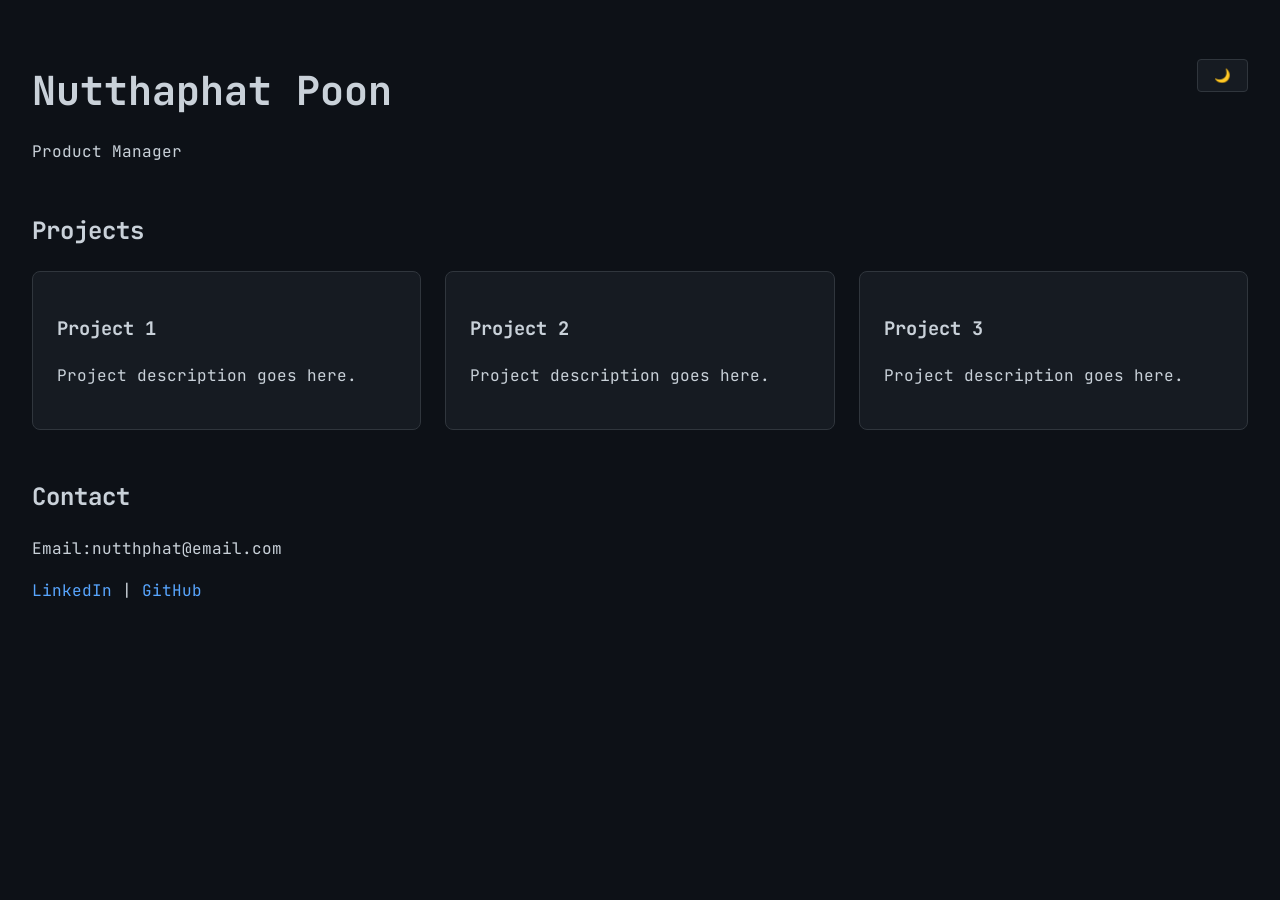
==== docs/index.html @ c3c182d6 "Move project files to docs/ folder for GitHub Pages deployment" ====
<!DOCTYPE html>
<html lang="en">
<head>
    <meta charset="UTF-8">
    <meta name="viewport" content="width=device-width, initial-scale=1.0">
    <title>Nutthaphat Poon | Product Manager</title>
    <link rel="stylesheet" href="css/style.css">
    <link href="https://fonts.googleapis.com/css2?family=JetBrains+Mono:wght@400;700&display=swap" rel="stylesheet">
</head>
<body>
    <header>
        <button id="theme-toggle">🌙</button>
        <h1>Nutthaphat Poon</h1>
        <p>Product Manager</p>
    </header>

    <section id="projects">
        <h2>Projects</h2>
        <div class="project-grid">
            <div class="project-card">
                <h3>Project 1</h3>
                <p>Project description goes here.</p>
            </div>
            <div class="project-card">
                <h3>Project 2</h3>
                <p>Project description goes here.</p>
            </div>
            <div class="project-card">
                <h3>Project 3</h3>
                <p>Project description goes here.</p>
            </div>
        </div>
    </section>

    <section id="contact">
        <h2>Contact</h2>
        <p>Email:nutthphat@email.com</p>
        <p><a href="#">LinkedIn</a> | <a href="#">GitHub</a></p>
    </section>

    <script src="js/main.js"></script>
</body>
</html>
---- docs/css/style.css ----
:root {
    --bg-color: #0d1117;
    --text-color: #c9d1d9;
    --accent-color: #58a6ff;
    --card-bg: #161b22;
    --border-color: #30363d;
}

body.light-theme {
    --bg-color: #ffffff;
    --text-color: #24292e;
    --accent-color: #0366d6;
    --card-bg: #f6f8fa;
    --border-color: #e1e4e8;
}

body {
    background-color: var(--bg-color);
    color: var(--text-color);
    font-family: 'JetBrains Mono', monospace;
    margin: 0;
    padding: 2rem;
    line-height: 1.6;
    transition: background-color 0.3s, color 0.3s;
}

header {
    margin-bottom: 3rem;
    position: relative;
}

#theme-toggle {
    position: absolute;
    top: 0;
    right: 0;
    padding: 0.5rem 1rem;
    cursor: pointer;
    background-color: var(--card-bg);
    color: var(--text-color);
    border: 1px solid var(--border-color);
    border-radius: 4px;
}

h1 {
    font-size: 2.5rem;
    margin-bottom: 0.5rem;
}

.project-grid {
    display: grid;
    grid-template-columns: repeat(auto-fit, minmax(250px, 1fr));
    gap: 1.5rem;
    margin-bottom: 3rem;
}

.project-card {
    background-color: var(--card-bg);
    padding: 1.5rem;
    border-radius: 8px;
    border: 1px solid var(--border-color);
}

a {
    color: var(--accent-color);
    text-decoration: none;
}
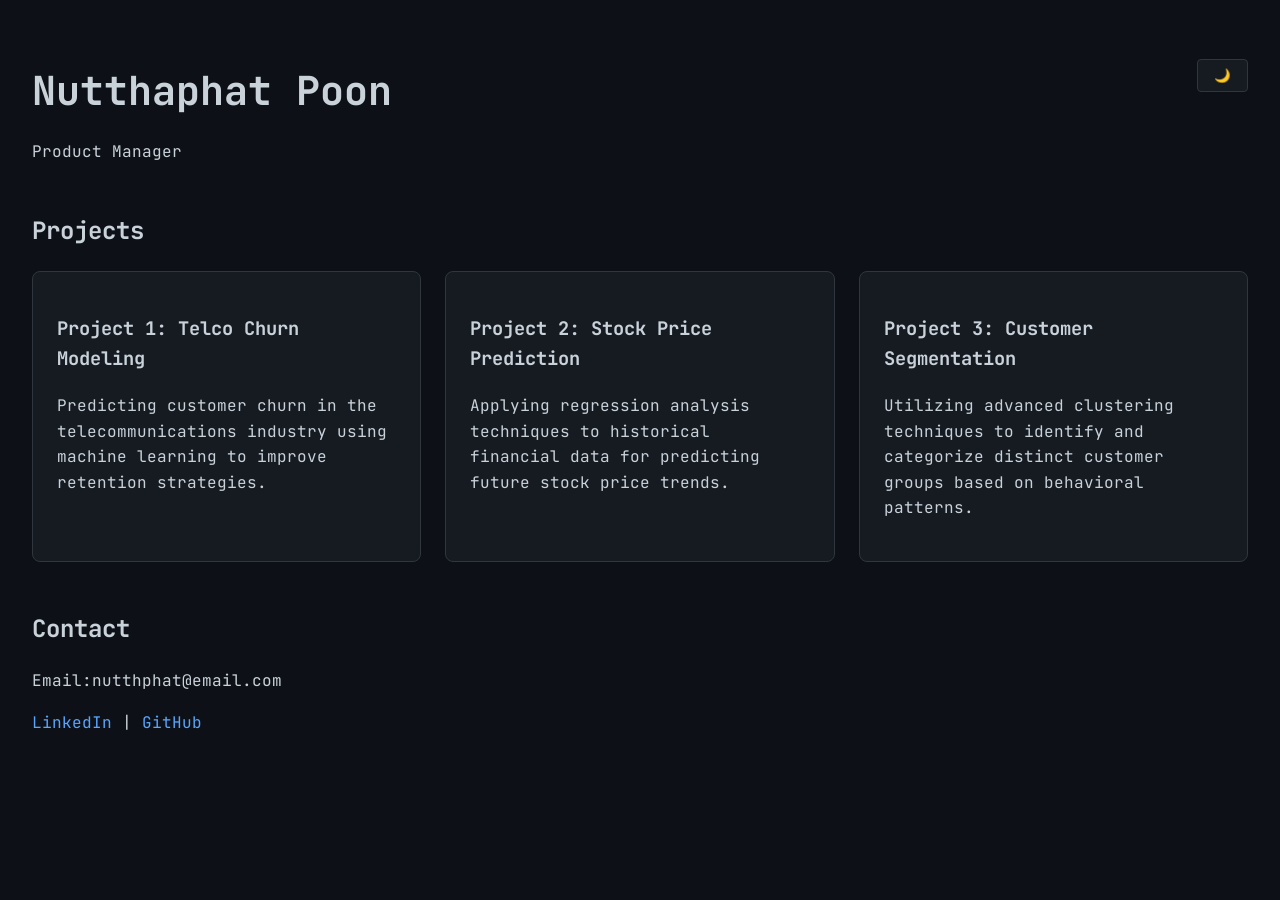
==== commit fa9eb416: "feat: update project descriptions in index.html" ====
--- a/docs/index.html
+++ b/docs/index.html
@@ -18,16 +18,16 @@
         <h2>Projects</h2>
         <div class="project-grid">
             <div class="project-card">
-                <h3>Project 1</h3>
-                <p>Project description goes here.</p>
+                <h3>Project 1: Telco Churn Modeling</h3>
+                <p>Predicting customer churn in the telecommunications industry using machine learning to improve retention strategies.</p>
             </div>
             <div class="project-card">
-                <h3>Project 2</h3>
-                <p>Project description goes here.</p>
+                <h3>Project 2: Stock Price Prediction</h3>
+                <p>Applying regression analysis techniques to historical financial data for predicting future stock price trends.</p>
             </div>
             <div class="project-card">
-                <h3>Project 3</h3>
-                <p>Project description goes here.</p>
+                <h3>Project 3: Customer Segmentation</h3>
+                <p>Utilizing advanced clustering techniques to identify and categorize distinct customer groups based on behavioral patterns.</p>
             </div>
         </div>
     </section>
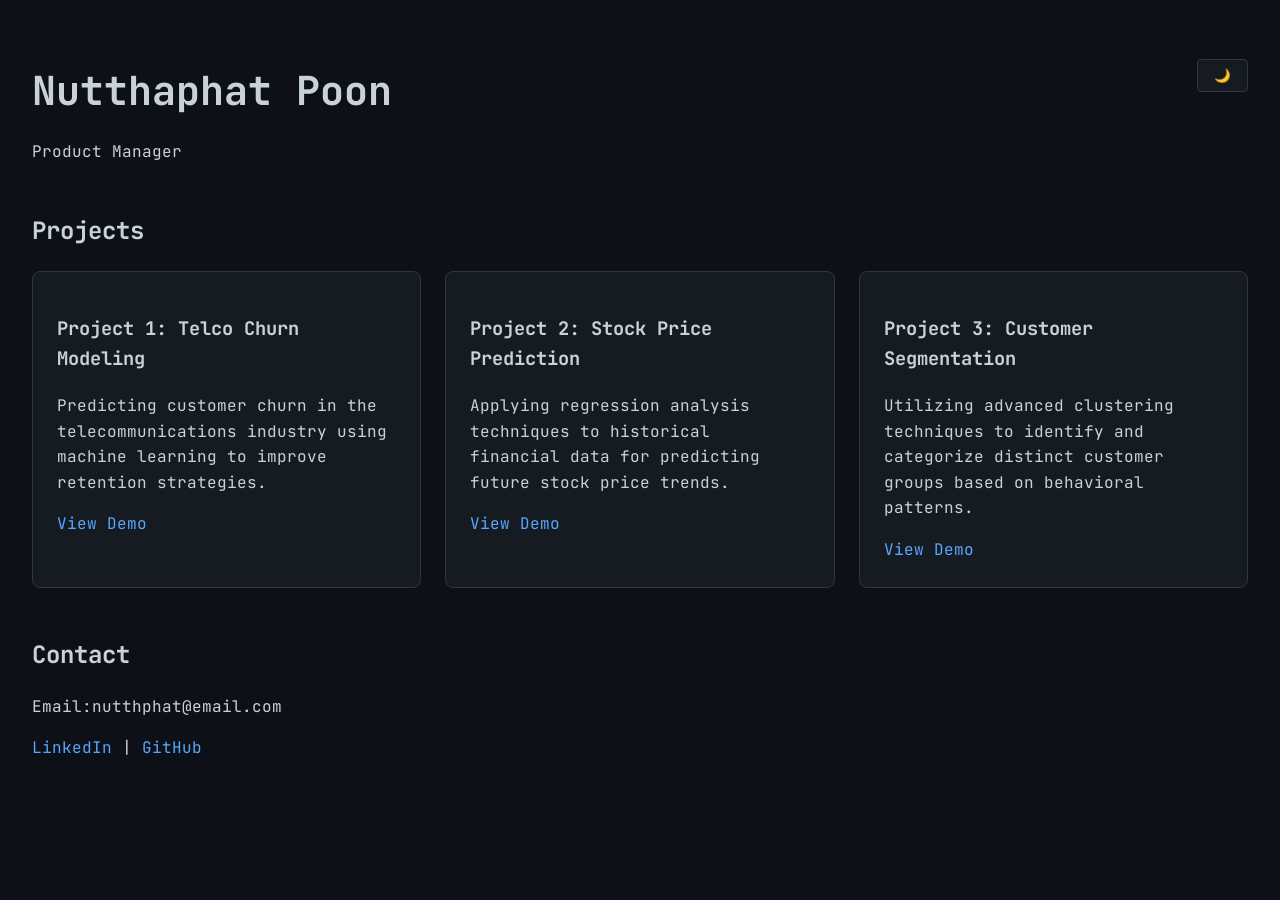
==== commit ceec380b: "feat: add project demo links" ====
--- a/docs/index.html
+++ b/docs/index.html
@@ -20,14 +20,17 @@
             <div class="project-card">
                 <h3>Project 1: Telco Churn Modeling</h3>
                 <p>Predicting customer churn in the telecommunications industry using machine learning to improve retention strategies.</p>
+                <a href="https://github.com/poon-nn/telco-churn-model" class="demo-link">View Demo</a>
             </div>
             <div class="project-card">
                 <h3>Project 2: Stock Price Prediction</h3>
                 <p>Applying regression analysis techniques to historical financial data for predicting future stock price trends.</p>
+                <a href="https://github.com/poon-nn/stock-price-prediction" class="demo-link">View Demo</a>
             </div>
             <div class="project-card">
                 <h3>Project 3: Customer Segmentation</h3>
                 <p>Utilizing advanced clustering techniques to identify and categorize distinct customer groups based on behavioral patterns.</p>
+                <a href="https://github.com/poon-nn/customer-segmentation" class="demo-link">View Demo</a>
             </div>
         </div>
     </section>
